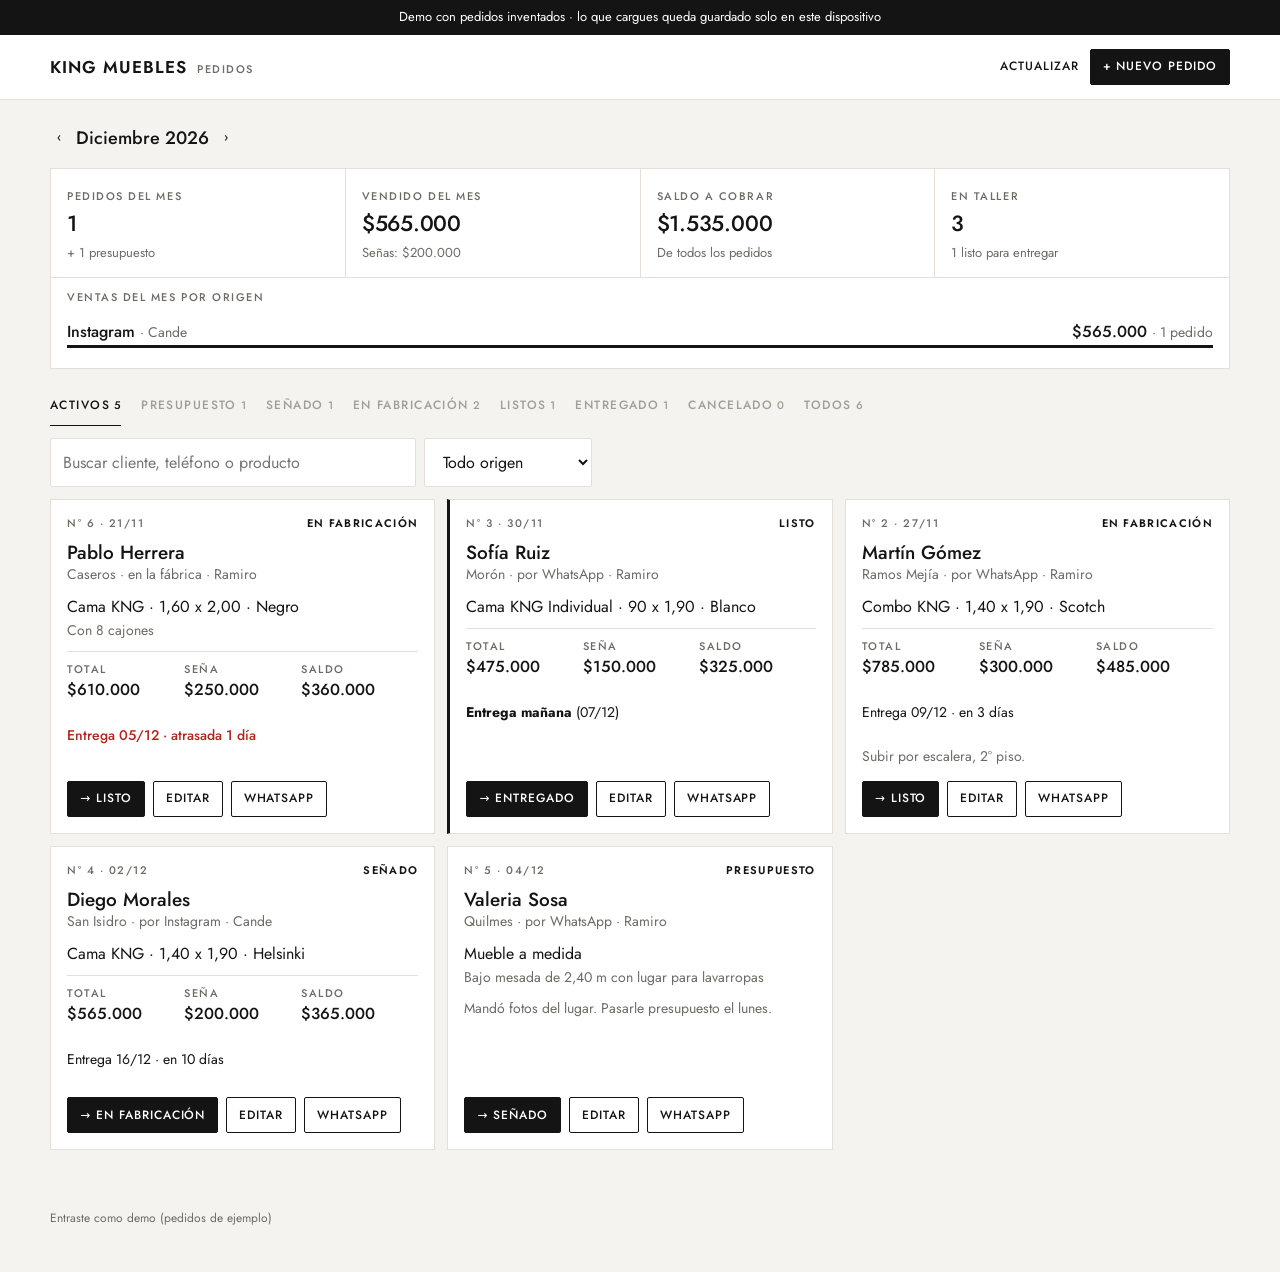
==== panel-demo/index.html @ ccc2cc22 "Panel demo: de dónde vino cada venta Ramiro vende por WhatsApp y Cande por Instagram. El origen va p" ====
<!DOCTYPE html>
<html lang="es-AR">
<head>
  <base target="_top">
  <meta charset="utf-8">
  <meta name="viewport" content="width=device-width, initial-scale=1">
  <title>Panel de pedidos · King Muebles (demo)</title>
  <meta name="robots" content="noindex, nofollow">
  <meta property="og:title" content="Panel de pedidos · King Muebles">
  <meta property="og:description" content="Demo con pedidos de ejemplo: estados, señas, saldos y entregas.">
  <link rel="preconnect" href="https://fonts.googleapis.com">
  <link rel="preconnect" href="https://fonts.gstatic.com" crossorigin>
  <link href="https://fonts.googleapis.com/css2?family=Jost:wght@300;400;500;600&display=swap" rel="stylesheet">
  <script>
    // En la compu (abriendo el archivo con doble clic, o en localhost) no hay Google: se usan pedidos de
    // ejemplo guardados en el navegador.
    document.write('<script src="mock-local.js"><\/script>');
  </script>
  <style>
    /* Misma línea que la web: blanco y negro, esquinas rectas, líneas finas, Jost. */
    :root {
      --tinta: #141414; --papel: #fff; --hueso: #f5f3ef; --linea: #e4e0d9;
      --gris: #6e6a64; --gris-claro: #a29d95; --rojo: #b3261e;
    }
    * { box-sizing: border-box; }
    [hidden] { display: none !important; }
    body {
      margin: 0; font-family: "Jost", "Century Gothic", system-ui, sans-serif; font-size: 16px; line-height: 1.45;
      color: var(--tinta); background: var(--hueso); -webkit-font-smoothing: antialiased;
    }
    button, input, select, textarea { font: inherit; color: inherit; }
    .contenedor { width: min(1180px, 100% - 32px); margin-inline: auto; }
    .etiqueta { font-size: 11px; font-weight: 500; letter-spacing: 0.14em; text-transform: uppercase; color: var(--gris); }

    .btn {
      display: inline-flex; align-items: center; justify-content: center; gap: 6px;
      min-height: 44px; padding: 0 18px; border-radius: 2px; cursor: pointer; text-decoration: none;
      font-size: 13px; font-weight: 500; letter-spacing: 0.08em; text-transform: uppercase;
      background: var(--papel); color: var(--tinta); border: 1px solid var(--tinta);
    }
    .btn:hover { background: var(--tinta); color: var(--papel); }
    .btn-negro { background: var(--tinta); color: var(--papel); }
    .btn-negro:hover { background: #333; }
    .btn-chico { min-height: 36px; padding: 0 12px; font-size: 12px; }
    .btn-texto { border-color: transparent; background: none; padding: 0 6px; }
    .btn-texto:hover { background: none; color: var(--tinta); text-decoration: underline; }
    .btn[disabled] { opacity: 0.5; cursor: default; }

    /* cabecera */
    .cabecera { background: var(--papel); border-bottom: 1px solid var(--linea); position: sticky; top: 0; z-index: 10; }
    .cabecera .contenedor { display: flex; align-items: center; justify-content: space-between; gap: 12px; height: 64px; }
    .marca { display: flex; align-items: baseline; gap: 10px; }
    .marca strong { font-size: 17px; font-weight: 600; letter-spacing: 0.06em; text-transform: uppercase; }
    .cabecera-acciones { display: flex; gap: 4px; }
    .btn, .marca strong { white-space: nowrap; }
    .corto { display: none; }
    @media (max-width: 479px) {
      .marca .etiqueta, .largo { display: none; }
      .corto { display: inline; }
    }
    /* celulares muy angostos: "Actualizar" pasa a ser un ícono */
    .solo-xs { display: none; }
    @media (max-width: 379px) {
      .marca strong { font-size: 15px; letter-spacing: 0.03em; }
      .no-xs { display: none; }
      .solo-xs { display: inline; font-size: 18px; }
    }

    /* resumen del mes */
    .resumen { padding: 20px 0 8px; }
    .mes { display: flex; align-items: center; gap: 4px; margin-bottom: 12px; }
    .mes strong { font-size: 18px; font-weight: 500; min-width: 140px; text-align: center; }
    .tiles { display: grid; grid-template-columns: repeat(2, minmax(0, 1fr)); gap: 1px; background: var(--linea); border: 1px solid var(--linea); }
    .tile { background: var(--papel); padding: 14px 16px; }
    .tile strong { display: block; font-size: 22px; font-weight: 500; letter-spacing: -0.01em; margin-top: 2px; }
    .tile span:last-child { font-size: 13px; color: var(--gris); }
    @media (min-width: 760px) { .tiles { grid-template-columns: repeat(4, minmax(0, 1fr)); } }
    /* ventas del mes por origen */
    .origenes { background: var(--papel); border: 1px solid var(--linea); border-top: 0; padding: 12px 16px 14px; }
    .origenes .etiqueta { display: block; margin-bottom: 8px; }
    .origen-fila { display: grid; grid-template-columns: minmax(0, 1fr) auto; gap: 2px 12px; align-items: baseline; padding: 6px 0; }
    .origen-fila + .origen-fila { border-top: 1px solid var(--linea); }
    .origen-fila strong { font-weight: 500; }
    .origen-fila span { font-size: 14px; color: var(--gris); }
    .origen-barra { grid-column: 1 / -1; height: 3px; background: var(--hueso); }
    .origen-barra i { display: block; height: 100%; background: var(--tinta); }

    /* filtros */
    .barra { display: flex; flex-wrap: wrap; align-items: end; justify-content: space-between; gap: 12px; padding: 20px 0 12px; }
    .pestanas { display: flex; gap: 20px; overflow-x: auto; scrollbar-width: none; border-bottom: 1px solid var(--linea); width: 100%; }
    .pestanas::-webkit-scrollbar { display: none; }
    .pestana {
      flex: none; background: none; border: 0; border-bottom: 2px solid transparent; margin-bottom: -1px; padding: 0 0 10px; cursor: pointer;
      font-size: 12px; font-weight: 500; letter-spacing: 0.12em; text-transform: uppercase; color: var(--gris-claro);
    }
    .pestana.activa { color: var(--tinta); border-bottom-color: var(--tinta); }
    .pestana small { font-size: 11px; letter-spacing: 0; margin-left: 4px; }
    .filtros { display: flex; gap: 8px; width: 100%; }
    .buscar, .filtro-origen { padding: 11px 14px; border: 1px solid var(--linea); border-radius: 2px; background: var(--papel); }
    .buscar { flex: 1; min-width: 0; }
    .filtro-origen { flex: none; max-width: 46%; }
    .buscar:focus, .filtro-origen:focus { outline: none; border-color: var(--tinta); }
    @media (min-width: 900px) {
      .pestanas { width: auto; border-bottom: 0; }
      .filtros { width: auto; }
      .buscar { width: 260px; flex: none; }
    }

    /* pedidos */
    .lista { display: grid; gap: 12px; padding-bottom: 48px; }
    @media (min-width: 760px) { .lista { grid-template-columns: repeat(2, minmax(0, 1fr)); } }
    @media (min-width: 1100px) { .lista { grid-template-columns: repeat(3, minmax(0, 1fr)); } }
    .pedido { background: var(--papel); border: 1px solid var(--linea); padding: 16px; display: flex; flex-direction: column; gap: 10px; }
    .pedido.listo { border-left: 3px solid var(--tinta); }
    .pedido.cerrado { opacity: 0.72; }
    .pedido-cabeza { display: flex; justify-content: space-between; gap: 12px; }
    .estado { font-size: 11px; font-weight: 600; letter-spacing: 0.12em; text-transform: uppercase; white-space: nowrap; }
    .pedido h3 { margin: 0; font-size: 19px; font-weight: 500; line-height: 1.2; }
    .pedido .que { margin: 0; }
    .pedido .lugar, .pedido .notas { margin: 0; font-size: 14px; color: var(--gris); }
    .plata { display: grid; grid-template-columns: repeat(3, minmax(0, 1fr)); border-top: 1px solid var(--linea); padding-top: 10px; }
    .plata span { display: block; }
    .plata strong { font-weight: 500; }
    .entrega { font-size: 14px; }
    .atrasado { color: var(--rojo); font-weight: 500; }
    .pedido-acciones { display: flex; flex-wrap: wrap; gap: 8px; margin-top: auto; padding-top: 4px; }
    .vacio { background: var(--papel); border: 1px solid var(--linea); padding: 32px 20px; text-align: center; color: var(--gris); grid-column: 1 / -1; }

    /* formulario */
    dialog { border: 0; padding: 0; width: min(720px, 100%); max-height: 100%; background: var(--papel); color: var(--tinta); }
    dialog::backdrop { background: rgba(20, 20, 20, 0.45); }
    @media (max-width: 759px) { dialog { width: 100%; height: 100%; max-width: none; margin: 0; } }
    .form-cabeza { display: flex; justify-content: space-between; align-items: center; padding: 14px 20px; border-bottom: 1px solid var(--linea); position: sticky; top: 0; background: var(--papel); z-index: 1; }
    .form-cabeza h2 { margin: 0; font-size: 20px; font-weight: 500; }
    .form-cuerpo { padding: 8px 20px 20px; }
    fieldset { border: 0; margin: 0; padding: 16px 0 20px; display: grid; grid-template-columns: repeat(2, minmax(0, 1fr)); gap: 12px; border-bottom: 1px solid var(--linea); }
    fieldset:last-of-type { border-bottom: 0; }
    legend { grid-column: 1 / -1; padding: 0; margin-bottom: 4px; font-size: 12px; font-weight: 600; letter-spacing: 0.14em; text-transform: uppercase; }
    label { display: flex; flex-direction: column; gap: 6px; font-size: 13px; color: var(--gris); }
    label.ancho { grid-column: 1 / -1; }
    label.check { flex-direction: row; align-items: center; gap: 10px; color: var(--tinta); font-size: 15px; }
    label.check input { width: 18px; height: 18px; accent-color: var(--tinta); }
    input:not([type=checkbox]), select, textarea {
      width: 100%; padding: 10px 12px; border: 1px solid var(--linea); border-radius: 2px; background: var(--papel); color: var(--tinta); font-size: 16px;
    }
    input:focus, select:focus, textarea:focus { outline: none; border-color: var(--tinta); }
    textarea { resize: vertical; }
    .cuentas { grid-column: 1 / -1; display: flex; flex-wrap: wrap; gap: 6px 24px; font-size: 15px; padding: 4px 0 8px; }
    .cuentas strong { font-weight: 500; }
    .form-pie { display: flex; justify-content: space-between; align-items: center; gap: 12px; padding: 14px 20px; border-top: 1px solid var(--linea); position: sticky; bottom: 0; background: var(--papel); }
    .pista { font-size: 12px; color: var(--gris); }

    /* avisos */
    .aviso { position: fixed; left: 50%; bottom: 20px; transform: translateX(-50%); z-index: 50; max-width: calc(100% - 32px);
      background: var(--tinta); color: var(--papel); padding: 12px 18px; font-size: 14px; }
    .aviso.error { background: var(--rojo); }
    .pie { padding: 0 0 32px; font-size: 12px; color: var(--gris); }
  </style>
</head>
<body>
  <div style="background:#141414;color:#fff;font-size:13px;text-align:center;padding:8px 16px">
    Demo con pedidos inventados · lo que cargues queda guardado solo en este dispositivo
  </div>
  <header class="cabecera">
    <div class="contenedor">
      <div class="marca"><strong>King Muebles</strong><span class="etiqueta">Pedidos</span></div>
      <div class="cabecera-acciones">
        <button class="btn btn-chico btn-texto" id="actualizar" type="button" aria-label="Actualizar"><span class="no-xs">Actualizar</span><span class="solo-xs" aria-hidden="true">↻</span></button>
        <button class="btn btn-negro btn-chico" id="nuevo" type="button"><span class="largo">+ Nuevo pedido</span><span class="corto">+ Nuevo</span></button>
      </div>
    </div>
  </header>

  <main class="contenedor">
    <section class="resumen" aria-label="Resumen del mes">
      <div class="mes">
        <button class="btn btn-chico btn-texto" id="mes-anterior" type="button" aria-label="Mes anterior">‹</button>
        <strong id="mes-nombre"></strong>
        <button class="btn btn-chico btn-texto" id="mes-siguiente" type="button" aria-label="Mes siguiente">›</button>
      </div>
      <div class="tiles">
        <div class="tile"><span class="etiqueta">Pedidos del mes</span><strong id="r-pedidos">–</strong><span id="r-pedidos-det"></span></div>
        <div class="tile"><span class="etiqueta">Vendido del mes</span><strong id="r-vendido">–</strong><span id="r-senas"></span></div>
        <div class="tile"><span class="etiqueta">Saldo a cobrar</span><strong id="r-saldo">–</strong><span>De todos los pedidos</span></div>
        <div class="tile"><span class="etiqueta">En taller</span><strong id="r-taller">–</strong><span id="r-listos"></span></div>
      </div>
      <div class="origenes" id="origenes"></div>
    </section>

    <div class="barra">
      <div class="pestanas" id="pestanas" role="tablist"></div>
      <div class="filtros">
        <input class="buscar" id="buscar" type="search" placeholder="Buscar cliente, teléfono o producto" autocomplete="off">
        <select class="filtro-origen" id="filtro-origen" aria-label="Origen de la venta"></select>
      </div>
    </div>

    <section class="lista" id="lista" aria-live="polite"><p class="vacio">Cargando pedidos…</p></section>
    <p class="pie" id="pie"></p>
  </main>

  <dialog id="dialogo">
    <form id="form" method="dialog" novalidate>
      <div class="form-cabeza">
        <h2 id="form-titulo">Nuevo pedido</h2>
        <button class="btn btn-chico btn-texto" type="button" id="cerrar">Cerrar</button>
      </div>
      <div class="form-cuerpo">
        <fieldset>
          <legend>Cliente</legend>
          <label>¿De dónde vino la venta?<select name="canal" id="form-canal"></select></label>
          <label>¿Quién la atiende?<select name="atendio"><option>Ramiro</option><option>Cande</option></select></label>
          <label class="ancho">Nombre y apellido *<input name="cliente" required autocomplete="off"></label>
          <label>Teléfono<input name="telefono" type="tel" inputmode="tel" placeholder="11 2345-6789" autocomplete="off"></label>
          <label>Localidad<input name="localidad" autocomplete="off"></label>
          <label class="ancho">Dirección de entrega<input name="direccion" autocomplete="off"></label>
        </fieldset>
        <fieldset>
          <legend>Pedido</legend>
          <label class="ancho">Producto *<input name="producto" list="lista-productos" required autocomplete="off"></label>
          <label>Medida<input name="medida" list="lista-medidas" autocomplete="off"></label>
          <label>Color<input name="color" list="lista-colores" autocomplete="off"></label>
          <label class="ancho">Detalle<input name="detalle" placeholder="Ej.: con 8 cajones, altura 30 cm" autocomplete="off"></label>
        </fieldset>
        <fieldset>
          <legend>Plata</legend>
          <label>Precio<input name="precio" type="number" inputmode="numeric" min="0" step="1000"></label>
          <label>Flete<input name="flete" type="number" inputmode="numeric" min="0" step="1000"></label>
          <label>Seña<input name="sena" type="number" inputmode="numeric" min="0" step="1000"></label>
          <label class="check"><input name="saldoCobrado" type="checkbox"> Saldo cobrado</label>
          <p class="cuentas" id="cuentas"></p>
          <p class="pista ancho" id="pista-precio" hidden></p>
        </fieldset>
        <fieldset>
          <legend>Fechas y estado</legend>
          <label>Fecha del pedido<input name="fecha" type="date"></label>
          <label>Entrega pactada<input name="entrega" type="date"></label>
          <label class="ancho">Estado<select name="estado" id="form-estado"></select></label>
          <label class="ancho">Notas<textarea name="notas" rows="3"></textarea></label>
        </fieldset>
      </div>
      <div class="form-pie">
        <span class="pista" id="form-info"></span>
        <button class="btn btn-negro" type="submit" id="guardar">Guardar</button>
      </div>
    </form>
  </dialog>

  <datalist id="lista-productos"></datalist>
  <datalist id="lista-medidas"></datalist>
  <datalist id="lista-colores"></datalist>
  <div class="aviso" id="aviso" role="status" hidden></div>

  <script>
    // ——— Datos fijos del negocio ———
    const ESTADOS = ["Presupuesto", "Señado", "En fabricación", "Listo", "Entregado", "Cancelado"];
    const ACTIVOS = ["Presupuesto", "Señado", "En fabricación", "Listo"];
    const SIGUIENTE = { "Presupuesto": "Señado", "Señado": "En fabricación", "En fabricación": "Listo", "Listo": "Entregado" };
    // De dónde vino la venta. Ramiro vende por WhatsApp y Cande por Instagram: al elegir el origen se
    // pone quién la atiende (se puede cambiar).
    const CANALES = ["WhatsApp", "Instagram", "En la fábrica", "Otro"];
    const ATIENDE_POR_CANAL = { "WhatsApp": "Ramiro", "Instagram": "Cande" };
    const PRODUCTOS = ["Cama KNG", "Cama KNG Individual", "Combo KNG", "Cama KNG MDF", "Cama Kingdom", "Cama Boti",
      "Colchón Reina Doble Pillow", "Colchón Isolda", "Colchón Isolda Doble Pillow", "Respaldo con mesitas flotantes",
      "Mueble a medida"];
    const MEDIDAS = ["1,40 x 1,90", "1,60 x 2,00", "1,80 x 2,00", "2,00 x 2,00", "80 x 1,90", "90 x 1,90", "1,00 x 1,90"];
    const COLORES = ["Blanco", "Scotch", "Blanco Nature", "Helsinki", "Pinot Gris", "Linoza Cinza", "Atakama",
      "Terrarum", "Fresno Negro", "Negro"];
    // Precio sugerido al cargar un pedido: los mismos de la web (se puede cambiar a mano).
    function precioSugerido(producto, medida, color) {
      const enColor = color && color !== "Blanco";
      if (producto === "Cama KNG" && medida === "1,40 x 1,90") return enColor ? 530000 : 499000;
      if (producto === "Combo KNG" && medida === "1,40 x 1,90" && enColor) return 755000;
      if (producto === "Cama KNG Individual" && ["80 x 1,90", "90 x 1,90", "1,00 x 1,90"].includes(medida) && !enColor) return 450000;
      if (producto === "Respaldo con mesitas flotantes") return 225000;
      return null;
    }

    // ——— Utilidades ———
    const $ = (id) => document.getElementById(id);
    const esc = (s) => String(s ?? "").replace(/[&<>"']/g, (c) => ({ "&": "&amp;", "<": "&lt;", ">": "&gt;", '"': "&quot;", "'": "&#39;" }[c]));
    const num = (v) => Number(v) || 0;
    const pesos = (n) => "$" + Math.round(n).toLocaleString("es-AR");
    const total = (p) => num(p.precio) + num(p.flete);
    const saldo = (p) => (p.saldoCobrado === true || p.estado === "Cancelado") ? 0 : Math.max(0, total(p) - num(p.sena));
    const hoyISO = () => { const d = new Date(); d.setMinutes(d.getMinutes() - d.getTimezoneOffset()); return d.toISOString().slice(0, 10); };
    const fechaCorta = (iso) => iso ? iso.slice(8, 10) + "/" + iso.slice(5, 7) : "";
    const diasHasta = (iso) => Math.round((new Date(iso + "T00:00") - new Date(hoyISO() + "T00:00")) / 86400000);
    const MESES = ["Enero", "Febrero", "Marzo", "Abril", "Mayo", "Junio", "Julio", "Agosto", "Septiembre", "Octubre", "Noviembre", "Diciembre"];

    // número de WhatsApp a partir de lo que anotaron (ej. "11 2345-6789" → 5491123456789)
    function linkWhatsApp(tel) {
      let d = String(tel || "").replace(/\D/g, "");
      if (!d) return null;
      if (d.startsWith("0")) d = d.slice(1);
      if (d.startsWith("54")) d = d.slice(2);
      if (d.startsWith("9")) d = d.slice(1);
      d = d.replace(/^(\d{2,4})15(\d{6,8})$/, "$1$2");   // 11 15 2345-6789 → 11 2345-6789
      return d.length >= 10 ? "https://wa.me/549" + d : null;
    }

    function api(funcion, ...args) {
      return new Promise((ok, mal) => {
        google.script.run.withSuccessHandler(ok).withFailureHandler(mal)[funcion](...args);
      });
    }

    let avisoTimer;
    function avisar(texto, error) {
      const a = $("aviso");
      a.textContent = texto;
      a.className = "aviso" + (error ? " error" : "");
      a.hidden = false;
      clearTimeout(avisoTimer);
      avisoTimer = setTimeout(() => { a.hidden = true; }, error ? 7000 : 2500);
    }
    const mensajeError = (e) => (e && e.message ? e.message : String(e)).replace(/^Exception: /, "").replace(/^Error: /, "");

    // ——— Estado de la pantalla ———
    let pedidos = [];
    let filtro = "Activos";
    let busqueda = "";
    let origen = "";   // "" = todos
    const hoy = new Date();
    let mesVisto = { anio: hoy.getFullYear(), mes: hoy.getMonth() };

    async function cargar() {
      try {
        pedidos = await api("listarPedidos");
        pintar();
      } catch (e) {
        $("lista").innerHTML = `<p class="vacio">No se pudieron cargar los pedidos: ${esc(mensajeError(e))}</p>`;
      }
    }

    function pintar() {
      pintarResumen();
      pintarPestanas();
      pintarLista();
    }

    function pintarResumen() {
      const clave = `${mesVisto.anio}-${String(mesVisto.mes + 1).padStart(2, "0")}`;
      $("mes-nombre").textContent = `${MESES[mesVisto.mes]} ${mesVisto.anio}`;
      const delMes = pedidos.filter((p) => String(p.fecha).startsWith(clave) && p.estado !== "Cancelado" && p.estado !== "Presupuesto");
      const presupuestos = pedidos.filter((p) => String(p.fecha).startsWith(clave) && p.estado === "Presupuesto").length;
      $("r-pedidos").textContent = delMes.length;
      $("r-pedidos-det").textContent = presupuestos ? `+ ${presupuestos} presupuesto${presupuestos > 1 ? "s" : ""}` : "Señados o más";
      $("r-vendido").textContent = pesos(delMes.reduce((s, p) => s + total(p), 0));
      $("r-senas").textContent = "Señas: " + pesos(delMes.reduce((s, p) => s + num(p.sena), 0));
      $("r-saldo").textContent = pesos(pedidos.filter((p) => p.estado !== "Presupuesto").reduce((s, p) => s + saldo(p), 0));
      const taller = pedidos.filter((p) => p.estado === "Señado" || p.estado === "En fabricación").length;
      const listos = pedidos.filter((p) => p.estado === "Listo").length;
      $("r-taller").textContent = taller;
      $("r-listos").textContent = listos ? `${listos} listo${listos > 1 ? "s" : ""} para entregar` : "Señados y en fabricación";

      // ventas del mes por origen (WhatsApp, Instagram…), de la que más vendió a la que menos
      const porCanal = {};
      delMes.forEach((p) => {
        const c = p.canal || "Sin origen";
        porCanal[c] = porCanal[c] || { pedidos: 0, vendido: 0 };
        porCanal[c].pedidos++;
        porCanal[c].vendido += total(p);
      });
      const filas = Object.entries(porCanal).sort((a, b) => b[1].vendido - a[1].vendido);
      const maximo = Math.max(1, ...filas.map(([, v]) => v.vendido));
      $("origenes").innerHTML = `<span class="etiqueta">Ventas del mes por origen</span>` + (filas.length
        ? filas.map(([c, v]) => `
          <div class="origen-fila">
            <div><strong>${esc(c)}</strong>${ATIENDE_POR_CANAL[c] ? ` <span>· ${ATIENDE_POR_CANAL[c]}</span>` : ""}</div>
            <div><strong>${pesos(v.vendido)}</strong> <span>· ${v.pedidos} pedido${v.pedidos > 1 ? "s" : ""}</span></div>
            <div class="origen-barra"><i style="width:${Math.round(v.vendido / maximo * 100)}%"></i></div>
          </div>`).join("")
        : `<span class="pista">Todavía no hay ventas este mes.</span>`);
    }

    function enFiltro(p, f) {
      if (f === "Activos") return ACTIVOS.includes(p.estado);
      if (f === "Todos") return true;
      return p.estado === f;
    }

    function pintarPestanas() {
      const caja = $("pestanas");
      caja.innerHTML = "";
      ["Activos", ...ESTADOS, "Todos"].forEach((f) => {
        const b = document.createElement("button");
        b.type = "button";
        b.className = "pestana" + (f === filtro ? " activa" : "");
        b.innerHTML = `${esc(f === "Listo" ? "Listos" : f)}<small>${pedidos.filter((p) => enFiltro(p, f) && deOrigen(p)).length}</small>`;
        b.addEventListener("click", () => { filtro = f; pintarPestanas(); pintarLista(); });
        caja.appendChild(b);
      });
    }

    const deOrigen = (p) => !origen || (p.canal || "") === origen;
    // "por WhatsApp", "por Instagram", "en la fábrica"
    const textoOrigen = (c) => !c ? "" : c === "En la fábrica" ? "en la fábrica" : c === "Otro" ? "otro origen" : "por " + c;

    function coincide(p) {
      if (!busqueda) return true;
      const q = busqueda.normalize("NFD").replace(/[̀-ͯ]/g, "").toLowerCase();
      const texto = [p.id, p.cliente, p.telefono, p.localidad, p.producto, p.color, p.notas, p.canal, p.atendio].join(" ")
        .normalize("NFD").replace(/[̀-ͯ]/g, "").toLowerCase();
      return texto.includes(q) || String(p.telefono).replace(/\D/g, "").includes(q.replace(/\D/g, "") || "—");
    }

    function ordenar(lista) {
      // activos: primero los que tienen entrega más cercana; el resto, del más nuevo al más viejo
      return lista.sort((a, b) => {
        if (filtro !== "Entregado" && filtro !== "Cancelado" && filtro !== "Todos") {
          const ea = a.entrega || "9999", eb = b.entrega || "9999";
          if (ea !== eb) return ea < eb ? -1 : 1;
        }
        return num(b.id) - num(a.id);
      });
    }

    function textoEntrega(p) {
      if (!p.entrega) return "";
      const d = diasHasta(p.entrega);
      const cerrado = p.estado === "Entregado" || p.estado === "Cancelado";
      if (cerrado) return `Entrega ${fechaCorta(p.entrega)}`;
      if (d < 0) return `<span class="atrasado">Entrega ${fechaCorta(p.entrega)} · atrasada ${-d} día${d < -1 ? "s" : ""}</span>`;
      if (d === 0) return `<strong>Entrega hoy</strong>`;
      if (d === 1) return `<strong>Entrega mañana</strong> (${fechaCorta(p.entrega)})`;
      return `Entrega ${fechaCorta(p.entrega)} · en ${d} días`;
    }

    function pintarLista() {
      const lista = ordenar(pedidos.filter((p) => enFiltro(p, filtro) && deOrigen(p) && coincide(p)));
      const caja = $("lista");
      if (!lista.length) {
        caja.innerHTML = `<p class="vacio">${pedidos.length ? "No hay pedidos acá." : "Todavía no hay pedidos. Tocá “+ Nuevo pedido” para cargar el primero."}</p>`;
        return;
      }
      caja.innerHTML = "";
      lista.forEach((p) => {
        const el = document.createElement("article");
        const cerrado = p.estado === "Entregado" || p.estado === "Cancelado";
        el.className = "pedido" + (p.estado === "Listo" ? " listo" : "") + (cerrado ? " cerrado" : "");
        const que = [p.producto, p.medida, p.color].filter(Boolean).join(" · ");
        const wa = linkWhatsApp(p.telefono);
        const sig = SIGUIENTE[p.estado];
        el.innerHTML = `
          <div class="pedido-cabeza">
            <span class="etiqueta">N° ${esc(p.id)}${p.fecha ? " · " + fechaCorta(p.fecha) : ""}</span>
            <span class="estado">${esc(p.estado)}</span>
          </div>
          <div>
            <h3>${esc(p.cliente)}</h3>
            <p class="lugar">${[p.localidad, textoOrigen(p.canal), p.atendio].filter(Boolean).map(esc).join(" · ")}</p>
          </div>
          <p class="que">${esc(que)}${p.detalle ? `<br><span class="lugar">${esc(p.detalle)}</span>` : ""}</p>
          ${total(p) ? `<div class="plata">
            <span><span class="etiqueta">Total</span><strong>${pesos(total(p))}</strong></span>
            <span><span class="etiqueta">Seña</span><strong>${num(p.sena) ? pesos(num(p.sena)) : "–"}</strong></span>
            <span><span class="etiqueta">Saldo</span><strong>${p.saldoCobrado === true ? "Cobrado" : pesos(saldo(p))}</strong></span>
          </div>` : ""}
          ${p.entrega ? `<p class="entrega">${textoEntrega(p)}</p>` : ""}
          ${p.notas ? `<p class="notas">${esc(p.notas)}</p>` : ""}
          <div class="pedido-acciones">
            ${sig ? `<button class="btn btn-negro btn-chico" type="button" data-accion="avanzar">→ ${esc(sig)}</button>` : ""}
            <button class="btn btn-chico" type="button" data-accion="editar">Editar</button>
            ${wa ? `<a class="btn btn-chico" href="${wa}" target="_blank" rel="noopener">WhatsApp</a>` : ""}
          </div>`;
        el.querySelector('[data-accion="editar"]').addEventListener("click", () => abrirFormulario(p));
        const av = el.querySelector('[data-accion="avanzar"]');
        if (av) av.addEventListener("click", () => avanzar(p, av));
        caja.appendChild(el);
      });
    }

    // ——— Cambiar de estado con un toque ———
    async function avanzar(p, boton) {
      const sig = SIGUIENTE[p.estado];
      // al entregar con saldo pendiente se abre el pedido para marcar si se cobró
      if (sig === "Entregado" && saldo(p) > 0) {
        abrirFormulario(p, { estado: "Entregado" });
        return;
      }
      if (sig === "Señado" && !num(p.sena)) {
        abrirFormulario(p, { estado: "Señado" });
        return;
      }
      boton.disabled = true;
      try {
        const guardado = await api("guardarPedido", { ...p, estado: sig });
        reemplazar(guardado);
        avisar(`Pedido N° ${p.id}: ${sig}`);
      } catch (e) {
        avisar(mensajeError(e), true);
        boton.disabled = false;
      }
    }

    function reemplazar(guardado) {
      const i = pedidos.findIndex((x) => String(x.id) === String(guardado.id));
      if (i >= 0) pedidos[i] = guardado; else pedidos.push(guardado);
      pintar();
    }

    // ——— Formulario ———
    const form = $("form");
    const dialogo = $("dialogo");
    let editando = null;
    let precioAuto = false;   // el precio lo puso el panel (se actualiza si cambian producto, medida o color)

    ESTADOS.forEach((e) => { const o = document.createElement("option"); o.textContent = e; $("form-estado").appendChild(o); });
    CANALES.forEach((c) => { const o = document.createElement("option"); o.textContent = c; $("form-canal").appendChild(o); });
    [["", "Todo origen"], ...CANALES.map((c) => [c, c])].forEach(([v, t]) => {
      const o = document.createElement("option"); o.value = v; o.textContent = t; $("filtro-origen").appendChild(o);
    });
    form.elements.canal.addEventListener("change", () => {
      const quien = ATIENDE_POR_CANAL[form.elements.canal.value];
      if (quien) form.elements.atendio.value = quien;
    });
    [["lista-productos", PRODUCTOS], ["lista-medidas", MEDIDAS], ["lista-colores", COLORES]].forEach(([id, valores]) => {
      valores.forEach((v) => { const o = document.createElement("option"); o.value = v; $(id).appendChild(o); });
    });

    function abrirFormulario(p, cambios) {
      editando = p || null;
      form.reset();
      const datos = { ...(p || { fecha: hoyISO(), estado: "Presupuesto", canal: "WhatsApp", atendio: "Ramiro" }), ...(cambios || {}) };
      for (const el of form.elements) {
        if (!el.name || !(el.name in datos)) continue;
        if (el.type === "checkbox") el.checked = datos[el.name] === true;
        else el.value = datos[el.name] ?? "";
      }
      precioAuto = false;
      $("form-titulo").textContent = p ? `Pedido N° ${p.id}` : "Nuevo pedido";
      $("form-info").textContent = p && p.actualizado ? `Último cambio: ${fechaCorta(String(p.actualizado).slice(0, 10))} ${String(p.actualizado).slice(11, 16)}` : "";
      actualizarCuentas();
      dialogo.showModal();
      if (!p) form.elements.cliente.focus();
    }

    function leerFormulario() {
      const d = {};
      for (const el of form.elements) {
        if (!el.name) continue;
        d[el.name] = el.type === "checkbox" ? el.checked : el.value.trim();
      }
      return d;
    }

    function actualizarCuentas() {
      const d = leerFormulario();
      const t = total(d);
      $("cuentas").innerHTML = t
        ? `<span>Total <strong>${pesos(t)}</strong></span><span>Saldo <strong>${d.saldoCobrado ? "cobrado" : pesos(saldo(d))}</strong></span>`
        : "";
    }

    function sugerirPrecio() {
      const d = leerFormulario();
      const sugerido = precioSugerido(d.producto, d.medida, d.color);
      const pista = $("pista-precio");
      if (sugerido && (!d.precio || precioAuto)) {
        form.elements.precio.value = sugerido;
        precioAuto = true;
        pista.textContent = `Precio de lista: ${pesos(sugerido)}. Si le hiciste otro precio, cambialo.`;
        pista.hidden = false;
      } else if (!sugerido && precioAuto) {
        form.elements.precio.value = "";
        precioAuto = false;
        pista.hidden = true;
      }
      actualizarCuentas();
    }

    ["producto", "medida", "color"].forEach((n) => form.elements[n].addEventListener("change", sugerirPrecio));
    form.elements.precio.addEventListener("input", () => { precioAuto = false; $("pista-precio").hidden = true; });
    // si anotan una seña en un presupuesto, el pedido pasa a "Señado" (se ve en el formulario y se puede cambiar)
    form.elements.sena.addEventListener("input", () => {
      if (num(form.elements.sena.value) > 0 && form.elements.estado.value === "Presupuesto") form.elements.estado.value = "Señado";
    });
    form.addEventListener("input", actualizarCuentas);
    $("cerrar").addEventListener("click", () => dialogo.close());

    form.addEventListener("submit", async (e) => {
      e.preventDefault();
      const d = leerFormulario();
      if (!d.cliente || !d.producto) {
        avisar("Falta el nombre del cliente o el producto.", true);
        (d.cliente ? form.elements.producto : form.elements.cliente).focus();
        return;
      }
      const p = editando ? { ...editando, ...d } : d;
      const boton = $("guardar");
      boton.disabled = true;
      boton.textContent = "Guardando…";
      try {
        const guardado = await api("guardarPedido", p);
        reemplazar(guardado);
        dialogo.close();
        avisar(editando ? `Pedido N° ${guardado.id} guardado` : `Pedido N° ${guardado.id} cargado`);
      } catch (err) {
        avisar(mensajeError(err), true);
      } finally {
        boton.disabled = false;
        boton.textContent = "Guardar";
      }
    });

    // ——— Arranque ———
    $("nuevo").addEventListener("click", () => abrirFormulario());
    $("actualizar").addEventListener("click", async () => { await cargar(); avisar("Pedidos actualizados"); });
    $("buscar").addEventListener("input", (e) => { busqueda = e.target.value.trim(); pintarLista(); });
    $("filtro-origen").addEventListener("change", (e) => { origen = e.target.value; pintarPestanas(); pintarLista(); });
    $("mes-anterior").addEventListener("click", () => { mesVisto.mes--; if (mesVisto.mes < 0) { mesVisto.mes = 11; mesVisto.anio--; } pintarResumen(); });
    $("mes-siguiente").addEventListener("click", () => { mesVisto.mes++; if (mesVisto.mes > 11) { mesVisto.mes = 0; mesVisto.anio++; } pintarResumen(); });
    // al volver a la pestaña, trae lo que haya cargado la otra persona
    document.addEventListener("visibilitychange", () => { if (!document.hidden && !dialogo.open) cargar(); });

    cargar();
    api("quienSoy").then((mail) => { if (mail) $("pie").textContent = "Entraste como " + mail; }).catch(() => {});
  </script>
</body>
</html>
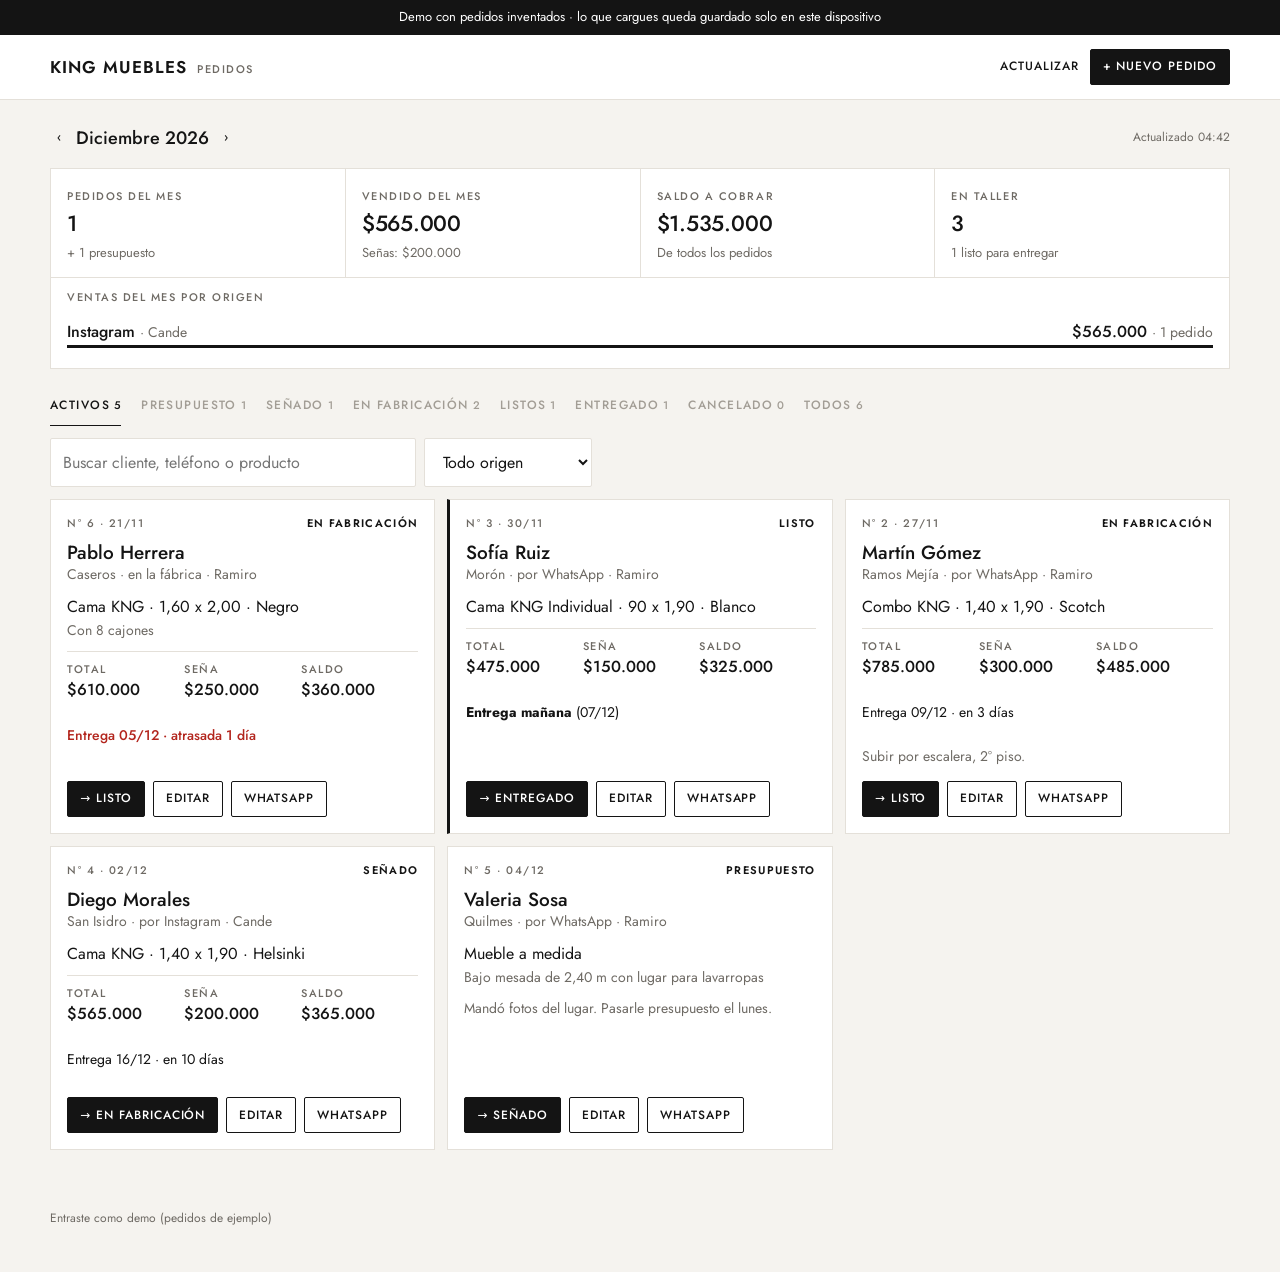
==== commit d169b825: "Panel demo: se actualiza solo cada 2 minutos Mientras el panel está abierto trae lo que cargaron los" ====
--- a/panel-demo/index.html
+++ b/panel-demo/index.html
@@ -70,6 +70,7 @@
     .resumen { padding: 20px 0 8px; }
     .mes { display: flex; align-items: center; gap: 4px; margin-bottom: 12px; }
     .mes strong { font-size: 18px; font-weight: 500; min-width: 140px; text-align: center; }
+    .mes .pista { margin-left: auto; }
     .tiles { display: grid; grid-template-columns: repeat(2, minmax(0, 1fr)); gap: 1px; background: var(--linea); border: 1px solid var(--linea); }
     .tile { background: var(--papel); padding: 14px 16px; }
     .tile strong { display: block; font-size: 22px; font-weight: 500; letter-spacing: -0.01em; margin-top: 2px; }
@@ -177,6 +178,7 @@
         <button class="btn btn-chico btn-texto" id="mes-anterior" type="button" aria-label="Mes anterior">‹</button>
         <strong id="mes-nombre"></strong>
         <button class="btn btn-chico btn-texto" id="mes-siguiente" type="button" aria-label="Mes siguiente">›</button>
+        <span class="pista" id="actualizado"></span>
       </div>
       <div class="tiles">
         <div class="tile"><span class="etiqueta">Pedidos del mes</span><strong id="r-pedidos">–</strong><span id="r-pedidos-det"></span></div>
@@ -260,18 +262,20 @@
     // pone quién la atiende (se puede cambiar).
     const CANALES = ["WhatsApp", "Instagram", "En la fábrica", "Otro"];
     const ATIENDE_POR_CANAL = { "WhatsApp": "Ramiro", "Instagram": "Cande" };
-    const PRODUCTOS = ["Cama KNG", "Cama KNG Individual", "Combo KNG", "Cama KNG MDF", "Cama Kingdom", "Cama Boti",
+    const PRODUCTOS = ["Cama KNG", "Cama KNG Individual", "Combo KNG", "Cama Boti",
       "Colchón Reina Doble Pillow", "Colchón Isolda", "Colchón Isolda Doble Pillow", "Respaldo con mesitas flotantes",
       "Mueble a medida"];
     const MEDIDAS = ["1,40 x 1,90", "1,60 x 2,00", "1,80 x 2,00", "2,00 x 2,00", "80 x 1,90", "90 x 1,90", "1,00 x 1,90"];
-    const COLORES = ["Blanco", "Scotch", "Blanco Nature", "Helsinki", "Pinot Gris", "Linoza Cinza", "Atakama",
-      "Terrarum", "Fresno Negro", "Negro"];
+    const COLORES = ["Blanco", "Blanco Nature", "Scotch", "Helsinki", "Pinot Gris", "Olmo Finlandés",
+      "Nocce Milano", "Roble Dakar", "Negro"];
     // Precio sugerido al cargar un pedido: los mismos de la web (se puede cambiar a mano).
+    // "En color" es cualquier color que no sea Blanco (Blanco Nature cuenta como color).
     function precioSugerido(producto, medida, color) {
       const enColor = color && color !== "Blanco";
-      if (producto === "Cama KNG" && medida === "1,40 x 1,90") return enColor ? 530000 : 499000;
-      if (producto === "Combo KNG" && medida === "1,40 x 1,90" && enColor) return 755000;
-      if (producto === "Cama KNG Individual" && ["80 x 1,90", "90 x 1,90", "1,00 x 1,90"].includes(medida) && !enColor) return 450000;
+      const KNG = { "1,40 x 1,90": [499000, 530000], "1,60 x 2,00": [520000, 550000], "1,80 x 2,00": [570000, 600000], "2,00 x 2,00": [610000, 640000] };
+      if (producto === "Cama KNG" && KNG[medida]) return KNG[medida][enColor ? 1 : 0];
+      if (producto === "Combo KNG" && medida === "1,40 x 1,90") return enColor ? 755000 : 725000;
+      if (producto === "Cama KNG Individual" && ["80 x 1,90", "90 x 1,90", "1,00 x 1,90"].includes(medida)) return enColor ? 480000 : 450000;
       if (producto === "Respaldo con mesitas flotantes") return 225000;
       return null;
     }
@@ -324,11 +328,15 @@
     const hoy = new Date();
     let mesVisto = { anio: hoy.getFullYear(), mes: hoy.getMonth() };
 
-    async function cargar() {
+    // silencioso: la actualización automática no tapa la lista si falla (por ej., sin internet un rato)
+    async function cargar(silencioso) {
       try {
         pedidos = await api("listarPedidos");
         pintar();
+        const h = new Date();
+        $("actualizado").textContent = `Actualizado ${String(h.getHours()).padStart(2, "0")}:${String(h.getMinutes()).padStart(2, "0")}`;
       } catch (e) {
+        if (silencioso) return;
         $("lista").innerHTML = `<p class="vacio">No se pudieron cargar los pedidos: ${esc(mensajeError(e))}</p>`;
       }
     }
@@ -611,8 +619,11 @@
     $("filtro-origen").addEventListener("change", (e) => { origen = e.target.value; pintarPestanas(); pintarLista(); });
     $("mes-anterior").addEventListener("click", () => { mesVisto.mes--; if (mesVisto.mes < 0) { mesVisto.mes = 11; mesVisto.anio--; } pintarResumen(); });
     $("mes-siguiente").addEventListener("click", () => { mesVisto.mes++; if (mesVisto.mes > 11) { mesVisto.mes = 0; mesVisto.anio++; } pintarResumen(); });
-    // al volver a la pestaña, trae lo que haya cargado la otra persona
-    document.addEventListener("visibilitychange", () => { if (!document.hidden && !dialogo.open) cargar(); });
+    // trae lo que hayan cargado los demás: al volver a la pestaña y cada 2 minutos mientras está abierta
+    // (no mientras se está cargando o editando un pedido)
+    const ACTUALIZAR_CADA = 2 * 60 * 1000;
+    document.addEventListener("visibilitychange", () => { if (!document.hidden && !dialogo.open) cargar(true); });
+    setInterval(() => { if (!document.hidden && !dialogo.open) cargar(true); }, ACTUALIZAR_CADA);
 
     cargar();
     api("quienSoy").then((mail) => { if (mail) $("pie").textContent = "Entraste como " + mail; }).catch(() => {});
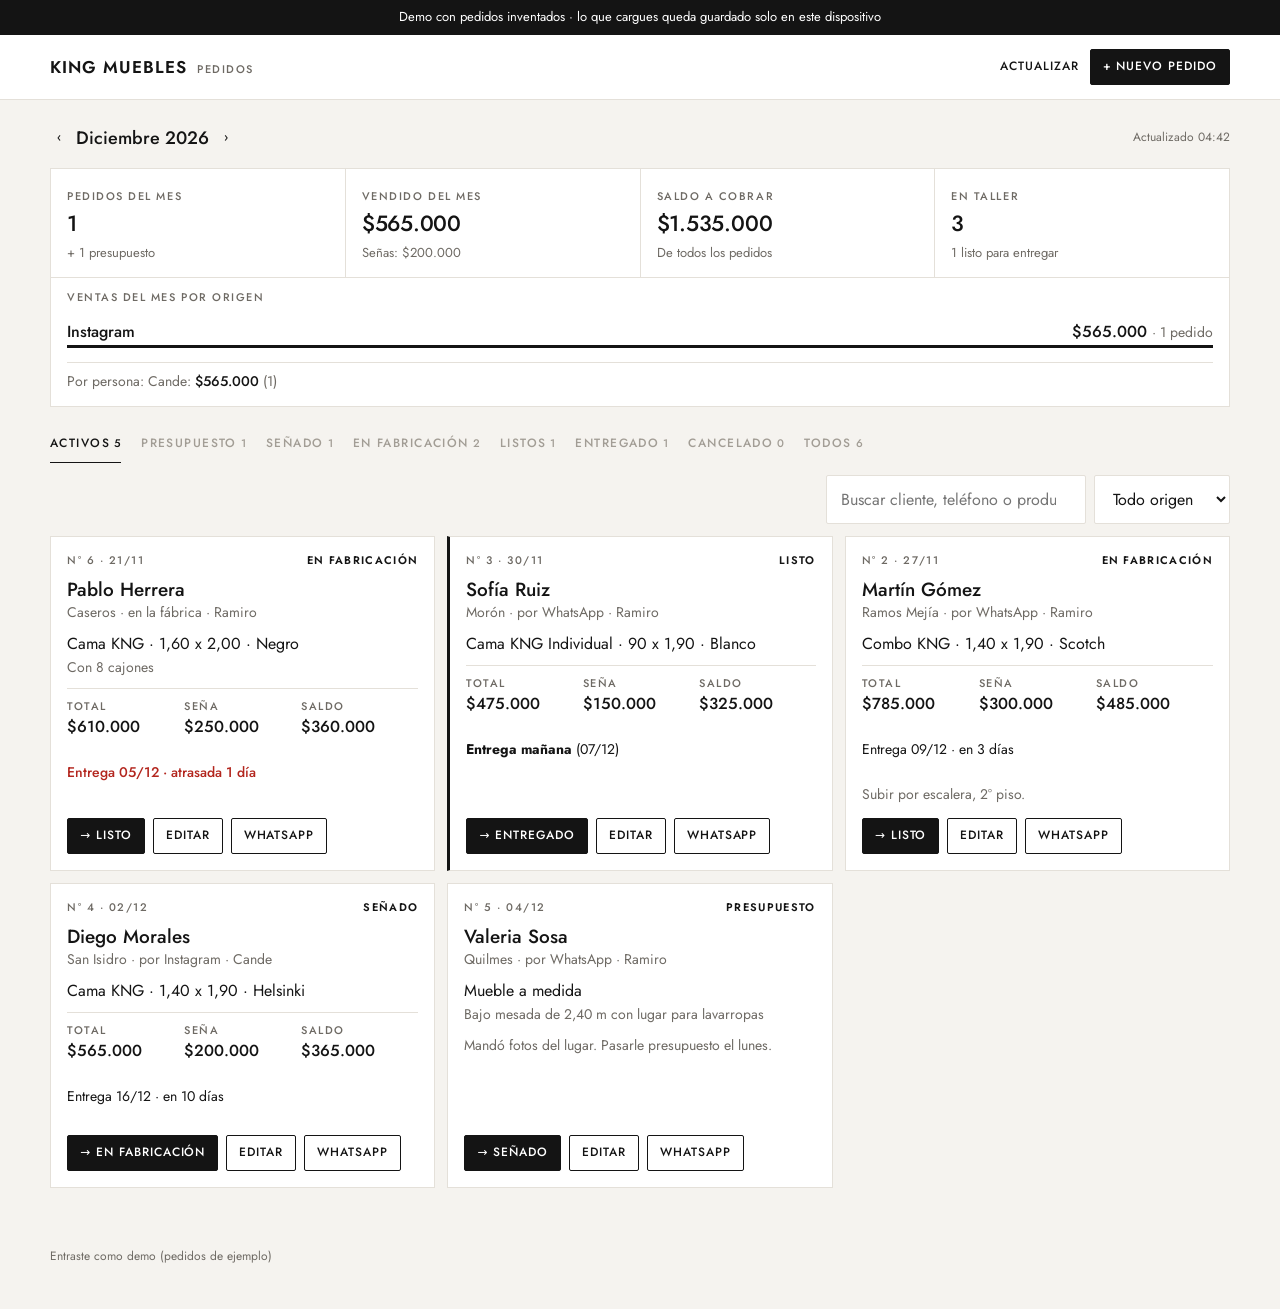
==== commit 7c91ff9b: "Panel: revisión antes de entregarlo - El buscador y el selector de origen ya no se salen de la panta" ====
--- a/panel-demo/index.html
+++ b/panel-demo/index.html
@@ -85,6 +85,8 @@
     .origen-fila span { font-size: 14px; color: var(--gris); }
     .origen-barra { grid-column: 1 / -1; height: 3px; background: var(--hueso); }
     .origen-barra i { display: block; height: 100%; background: var(--tinta); }
+    .por-persona { margin: 8px 0 0; padding-top: 8px; border-top: 1px solid var(--linea); font-size: 14px; color: var(--gris); }
+    .por-persona strong { color: var(--tinta); font-weight: 500; }
 
     /* filtros */
     .barra { display: flex; flex-wrap: wrap; align-items: end; justify-content: space-between; gap: 12px; padding: 20px 0 12px; }
@@ -101,10 +103,13 @@
     .buscar { flex: 1; min-width: 0; }
     .filtro-origen { flex: none; max-width: 46%; }
     .buscar:focus, .filtro-origen:focus { outline: none; border-color: var(--tinta); }
+    /* compu: estados a la izquierda y buscador a la derecha; si no entran en una fila, el buscador baja
+       (ninguno de los dos se achica, así nada queda cortado ni fuera de la pantalla) */
     @media (min-width: 900px) {
-      .pestanas { width: auto; border-bottom: 0; }
-      .filtros { width: auto; }
+      .pestanas { width: auto; border-bottom: 0; flex: none; }
+      .filtros { width: auto; flex: none; margin-left: auto; }
       .buscar { width: 260px; flex: none; }
+      .filtro-origen { max-width: none; }
     }
 
     /* pedidos */
@@ -141,10 +146,10 @@
     label.ancho { grid-column: 1 / -1; }
     label.check { flex-direction: row; align-items: center; gap: 10px; color: var(--tinta); font-size: 15px; }
     label.check input { width: 18px; height: 18px; accent-color: var(--tinta); }
-    input:not([type=checkbox]), select, textarea {
+    dialog input:not([type=checkbox]), dialog select, dialog textarea {   /* solo los campos del formulario */
       width: 100%; padding: 10px 12px; border: 1px solid var(--linea); border-radius: 2px; background: var(--papel); color: var(--tinta); font-size: 16px;
     }
-    input:focus, select:focus, textarea:focus { outline: none; border-color: var(--tinta); }
+    dialog input:focus, dialog select:focus, dialog textarea:focus { outline: none; border-color: var(--tinta); }
     textarea { resize: vertical; }
     .cuentas { grid-column: 1 / -1; display: flex; flex-wrap: wrap; gap: 6px 24px; font-size: 15px; padding: 4px 0 8px; }
     .cuentas strong { font-weight: 500; }
@@ -288,8 +293,9 @@
     const total = (p) => num(p.precio) + num(p.flete);
     const saldo = (p) => (p.saldoCobrado === true || p.estado === "Cancelado") ? 0 : Math.max(0, total(p) - num(p.sena));
     const hoyISO = () => { const d = new Date(); d.setMinutes(d.getMinutes() - d.getTimezoneOffset()); return d.toISOString().slice(0, 10); };
-    const fechaCorta = (iso) => iso ? iso.slice(8, 10) + "/" + iso.slice(5, 7) : "";
-    const diasHasta = (iso) => Math.round((new Date(iso + "T00:00") - new Date(hoyISO() + "T00:00")) / 86400000);
+    const esISO = (s) => /^\d{4}-\d{2}-\d{2}/.test(String(s || ""));
+    const fechaCorta = (iso) => !iso ? "" : esISO(iso) ? String(iso).slice(8, 10) + "/" + String(iso).slice(5, 7) : esc(iso);
+    const diasHasta = (iso) => Math.round((new Date(String(iso).slice(0, 10) + "T00:00") - new Date(hoyISO() + "T00:00")) / 86400000);
     const MESES = ["Enero", "Febrero", "Marzo", "Abril", "Mayo", "Junio", "Julio", "Agosto", "Septiembre", "Octubre", "Noviembre", "Diciembre"];
 
     // número de WhatsApp a partir de lo que anotaron (ej. "11 2345-6789" → 5491123456789)
@@ -319,6 +325,17 @@
       avisoTimer = setTimeout(() => { a.hidden = true; }, error ? 7000 : 2500);
     }
     const mensajeError = (e) => (e && e.message ? e.message : String(e)).replace(/^Exception: /, "").replace(/^Error: /, "");
+    // Los errores de Google traducidos a qué hacer
+    function explicarError(e) {
+      const m = mensajeError(e);
+      if (/permission|permiso|authoriz|autoriz/i.test(m)) {
+        return "Google no le dio permiso al panel para usar la planilla de pedidos. Si es la primera vez: entrá a " +
+          "myaccount.google.com/connections, quitale el acceso a “Panel King Muebles” y volvé a abrir el panel tildando " +
+          "todas las casillas de permisos. Si sigue igual, pedile a Agustín que te comparta la planilla “Pedidos King Muebles”.";
+      }
+      if (/network|HTTP 0|failed to fetch|conexi/i.test(m)) return "No hay conexión a internet. Probá de nuevo en un rato.";
+      return m;
+    }
 
     // ——— Estado de la pantalla ———
     let pedidos = [];
@@ -335,9 +352,10 @@
         pintar();
         const h = new Date();
         $("actualizado").textContent = `Actualizado ${String(h.getHours()).padStart(2, "0")}:${String(h.getMinutes()).padStart(2, "0")}`;
+        return true;
       } catch (e) {
-        if (silencioso) return;
-        $("lista").innerHTML = `<p class="vacio">No se pudieron cargar los pedidos: ${esc(mensajeError(e))}</p>`;
+        if (!silencioso) $("lista").innerHTML = `<p class="vacio">No se pudieron cargar los pedidos. ${esc(explicarError(e))}</p>`;
+        return false;
       }
     }
 
@@ -372,13 +390,23 @@
       });
       const filas = Object.entries(porCanal).sort((a, b) => b[1].vendido - a[1].vendido);
       const maximo = Math.max(1, ...filas.map(([, v]) => v.vendido));
+      // y por persona, según quién atendió cada venta
+      const porPersona = {};
+      delMes.forEach((p) => {
+        const q = p.atendio || "Sin asignar";
+        porPersona[q] = porPersona[q] || { pedidos: 0, vendido: 0 };
+        porPersona[q].pedidos++;
+        porPersona[q].vendido += total(p);
+      });
+      const personas = Object.entries(porPersona).sort((a, b) => b[1].vendido - a[1].vendido)
+        .map(([q, v]) => `${esc(q)}: <strong>${pesos(v.vendido)}</strong> (${v.pedidos})`).join(" · ");
       $("origenes").innerHTML = `<span class="etiqueta">Ventas del mes por origen</span>` + (filas.length
         ? filas.map(([c, v]) => `
           <div class="origen-fila">
-            <div><strong>${esc(c)}</strong>${ATIENDE_POR_CANAL[c] ? ` <span>· ${ATIENDE_POR_CANAL[c]}</span>` : ""}</div>
+            <div><strong>${esc(c)}</strong></div>
             <div><strong>${pesos(v.vendido)}</strong> <span>· ${v.pedidos} pedido${v.pedidos > 1 ? "s" : ""}</span></div>
             <div class="origen-barra"><i style="width:${Math.round(v.vendido / maximo * 100)}%"></i></div>
-          </div>`).join("")
+          </div>`).join("") + `<p class="por-persona">Por persona: ${personas}</p>`
         : `<span class="pista">Todavía no hay ventas este mes.</span>`);
     }
 
@@ -426,6 +454,7 @@
 
     function textoEntrega(p) {
       if (!p.entrega) return "";
+      if (!esISO(p.entrega)) return `Entrega ${fechaCorta(p.entrega)}`;
       const d = diasHasta(p.entrega);
       const cerrado = p.estado === "Entregado" || p.estado === "Cancelado";
       if (cerrado) return `Entrega ${fechaCorta(p.entrega)}`;
@@ -497,8 +526,13 @@
         reemplazar(guardado);
         avisar(`Pedido N° ${p.id}: ${sig}`);
       } catch (e) {
-        avisar(mensajeError(e), true);
-        boton.disabled = false;
+        if (/Alguien cambió/.test(mensajeError(e))) {
+          await cargar(true);
+          avisar(`El pedido N° ${p.id} lo acababa de cambiar otra persona. Ya traje lo último: fijate y volvé a tocar.`, true);
+        } else {
+          avisar(explicarError(e), true);
+          boton.disabled = false;
+        }
       }
     }
 
@@ -527,10 +561,19 @@
       valores.forEach((v) => { const o = document.createElement("option"); o.value = v; $(id).appendChild(o); });
     });
 
+    // lo último que se eligió en este dispositivo (en el celular de Cande queda "Instagram · Cande")
+    function ultimoUsado() {
+      try { return JSON.parse(localStorage.getItem("km-panel-ultimo")) || {}; } catch (e) { return {}; }
+    }
+    function recordarUsado(d) {
+      try { localStorage.setItem("km-panel-ultimo", JSON.stringify({ canal: d.canal, atendio: d.atendio })); } catch (e) { /* sin almacenamiento */ }
+    }
+
     function abrirFormulario(p, cambios) {
       editando = p || null;
       form.reset();
-      const datos = { ...(p || { fecha: hoyISO(), estado: "Presupuesto", canal: "WhatsApp", atendio: "Ramiro" }), ...(cambios || {}) };
+      const nuevo = { fecha: hoyISO(), estado: "Presupuesto", canal: "WhatsApp", atendio: "Ramiro", ...ultimoUsado() };
+      const datos = { ...(p || nuevo), ...(cambios || {}) };
       for (const el of form.elements) {
         if (!el.name || !(el.name in datos)) continue;
         if (el.type === "checkbox") el.checked = datos[el.name] === true;
@@ -541,7 +584,8 @@
       $("form-info").textContent = p && p.actualizado ? `Último cambio: ${fechaCorta(String(p.actualizado).slice(0, 10))} ${String(p.actualizado).slice(11, 16)}` : "";
       actualizarCuentas();
       dialogo.showModal();
-      if (!p) form.elements.cliente.focus();
+      // en la compu el cursor va al nombre; en el celular no, para que no salte el teclado tapando el formulario
+      if (!p && matchMedia("(pointer: fine)").matches) form.elements.cliente.focus();
     }
 
     function leerFormulario() {
@@ -602,10 +646,17 @@
       try {
         const guardado = await api("guardarPedido", p);
         reemplazar(guardado);
+        recordarUsado(d);
         dialogo.close();
         avisar(editando ? `Pedido N° ${guardado.id} guardado` : `Pedido N° ${guardado.id} cargado`);
       } catch (err) {
-        avisar(mensajeError(err), true);
+        if (/Alguien cambió/.test(mensajeError(err))) {
+          dialogo.close();
+          await cargar(true);
+          avisar(`Alguien cambió el pedido N° ${p.id} mientras lo editabas. Ya traje lo último: abrilo y volvé a hacer tu cambio.`, true);
+        } else {
+          avisar(explicarError(err), true);
+        }
       } finally {
         boton.disabled = false;
         boton.textContent = "Guardar";
@@ -614,7 +665,10 @@
 
     // ——— Arranque ———
     $("nuevo").addEventListener("click", () => abrirFormulario());
-    $("actualizar").addEventListener("click", async () => { await cargar(); avisar("Pedidos actualizados"); });
+    $("actualizar").addEventListener("click", async () => {
+      if (await cargar()) avisar("Pedidos actualizados");
+      else avisar("No se pudieron actualizar los pedidos", true);
+    });
     $("buscar").addEventListener("input", (e) => { busqueda = e.target.value.trim(); pintarLista(); });
     $("filtro-origen").addEventListener("change", (e) => { origen = e.target.value; pintarPestanas(); pintarLista(); });
     $("mes-anterior").addEventListener("click", () => { mesVisto.mes--; if (mesVisto.mes < 0) { mesVisto.mes = 11; mesVisto.anio--; } pintarResumen(); });
